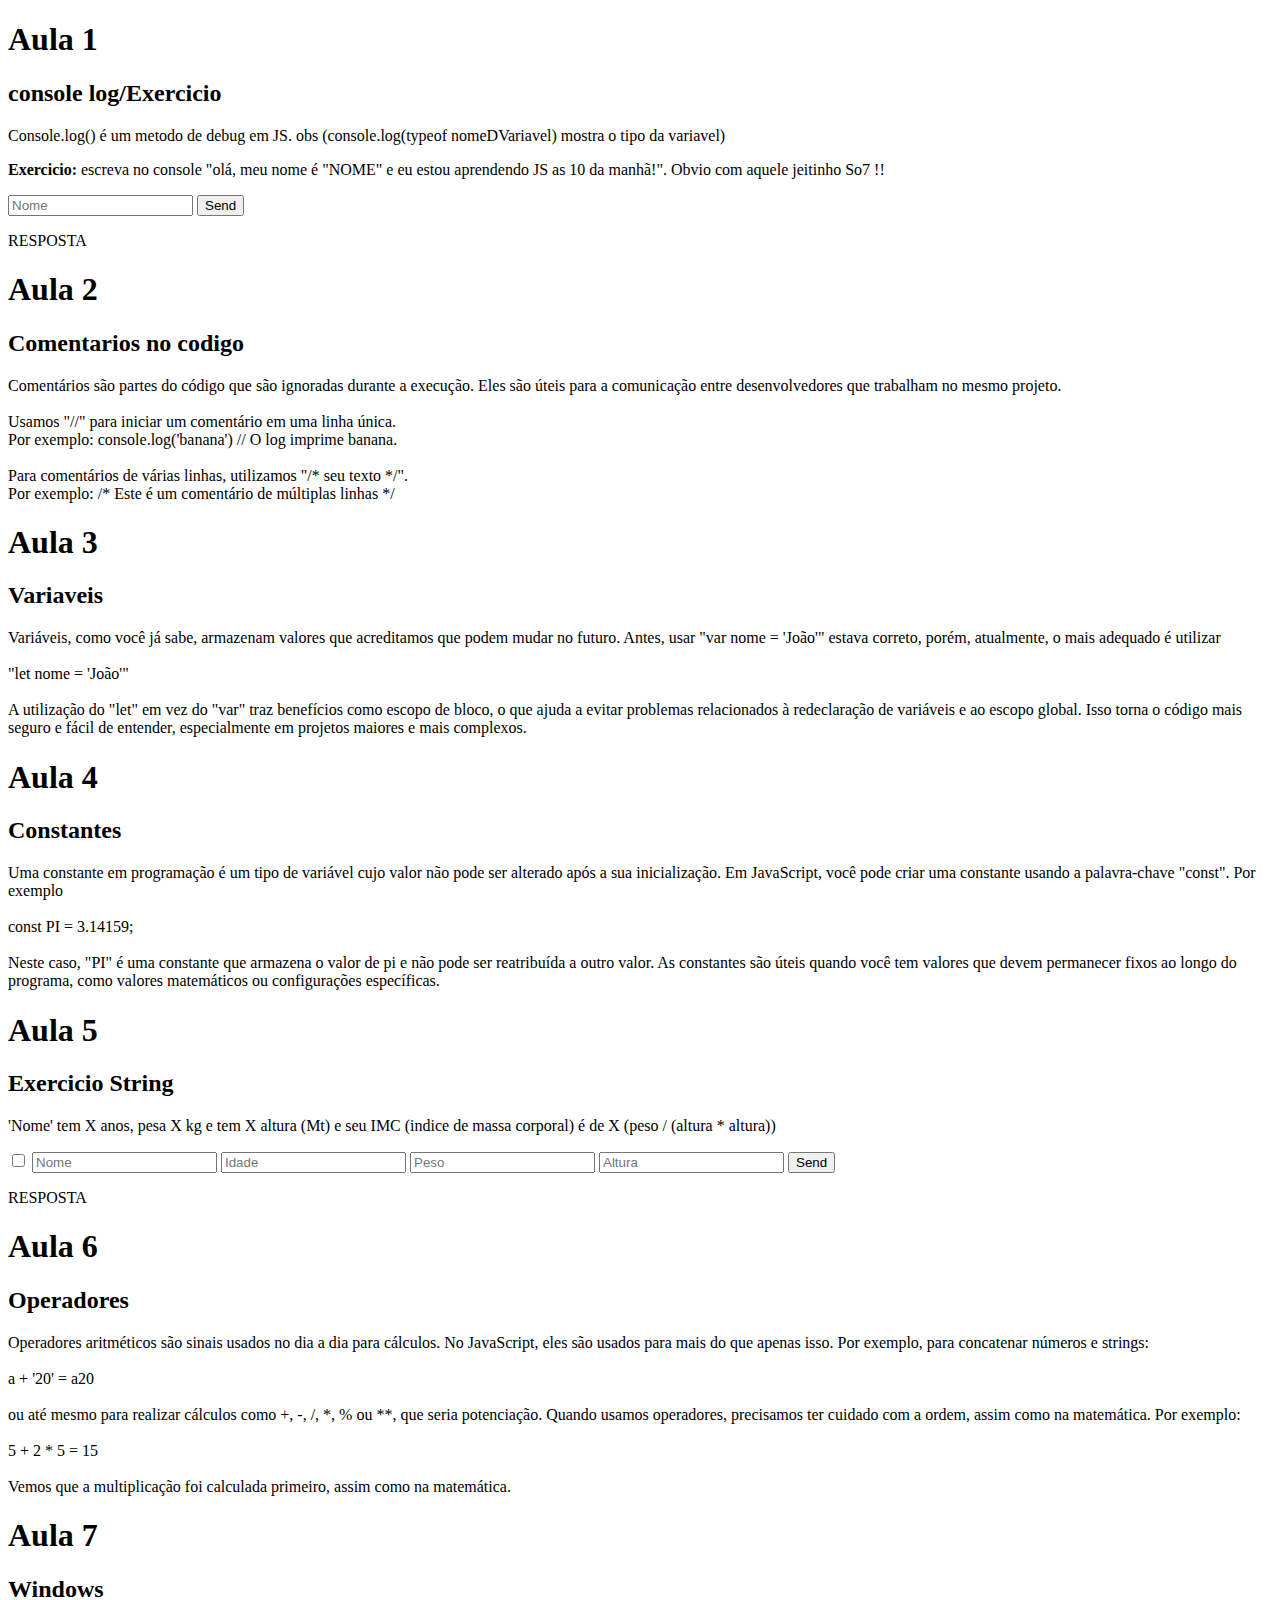
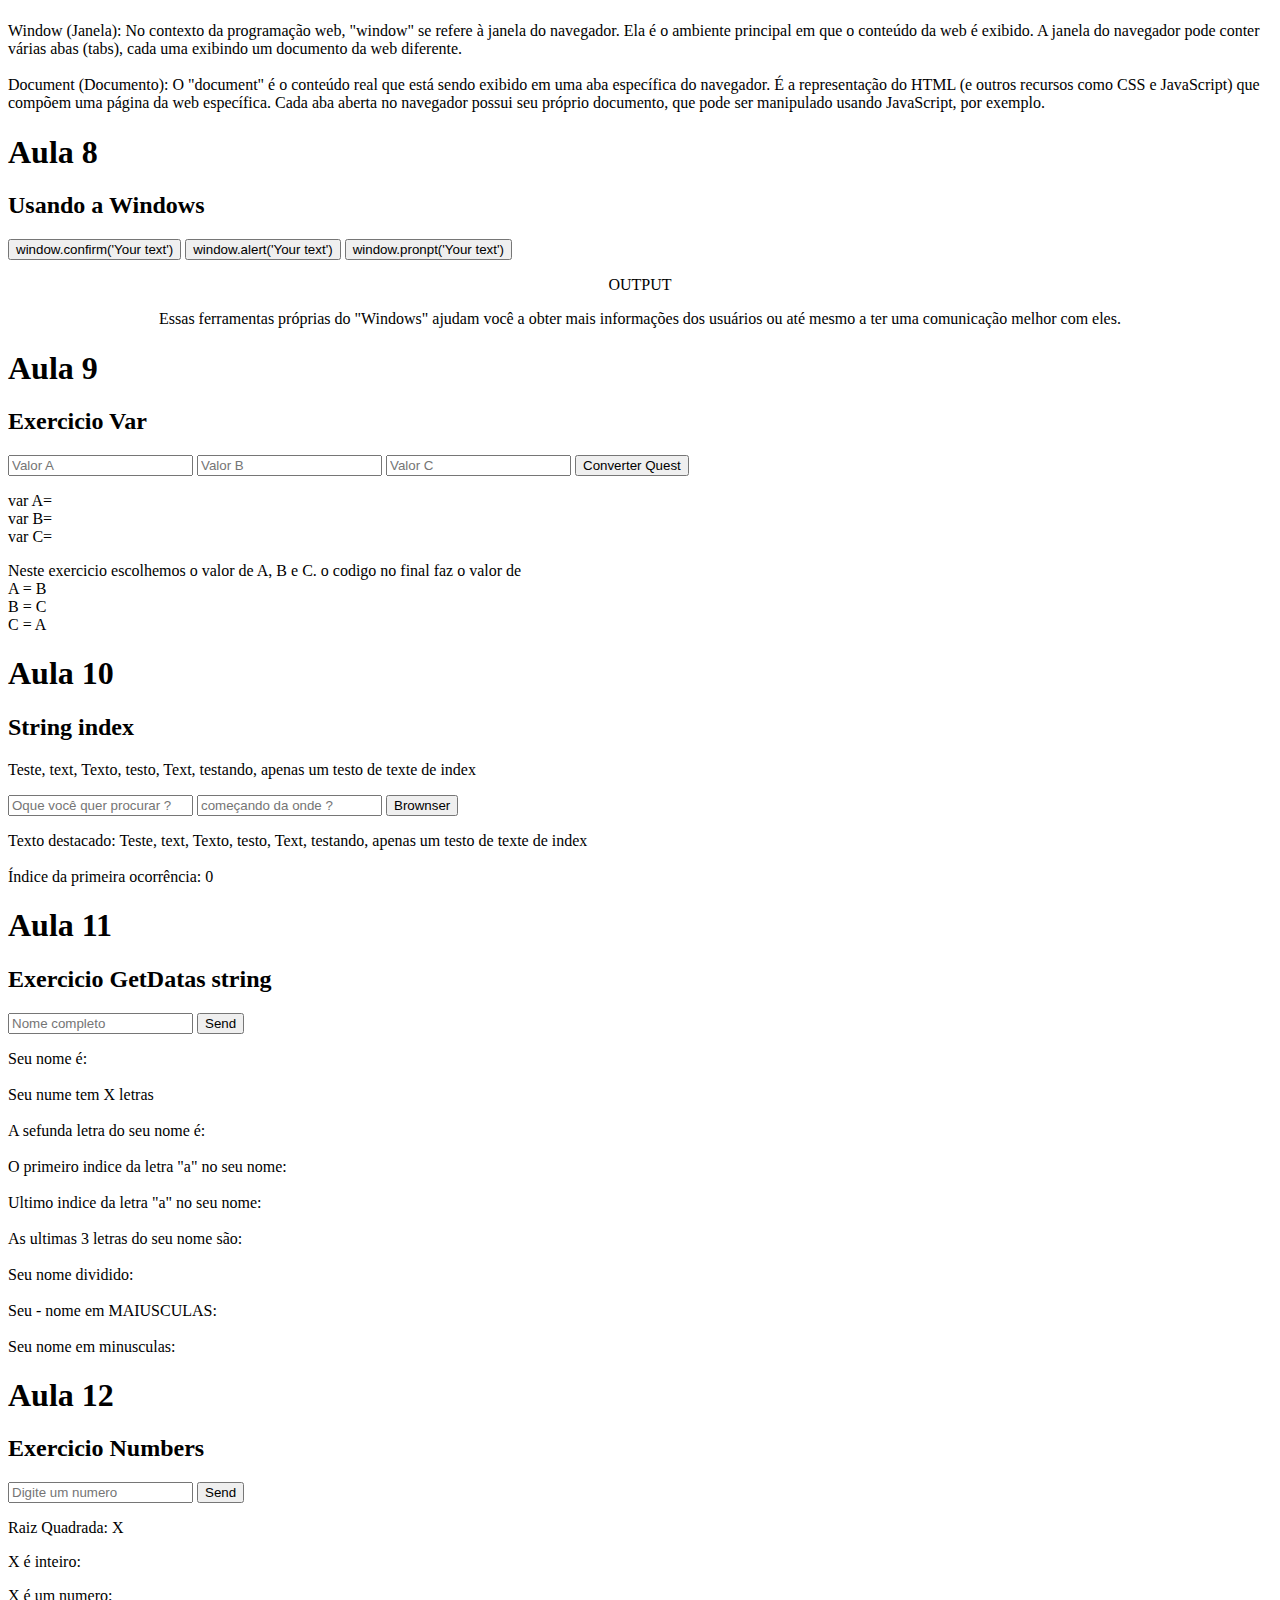
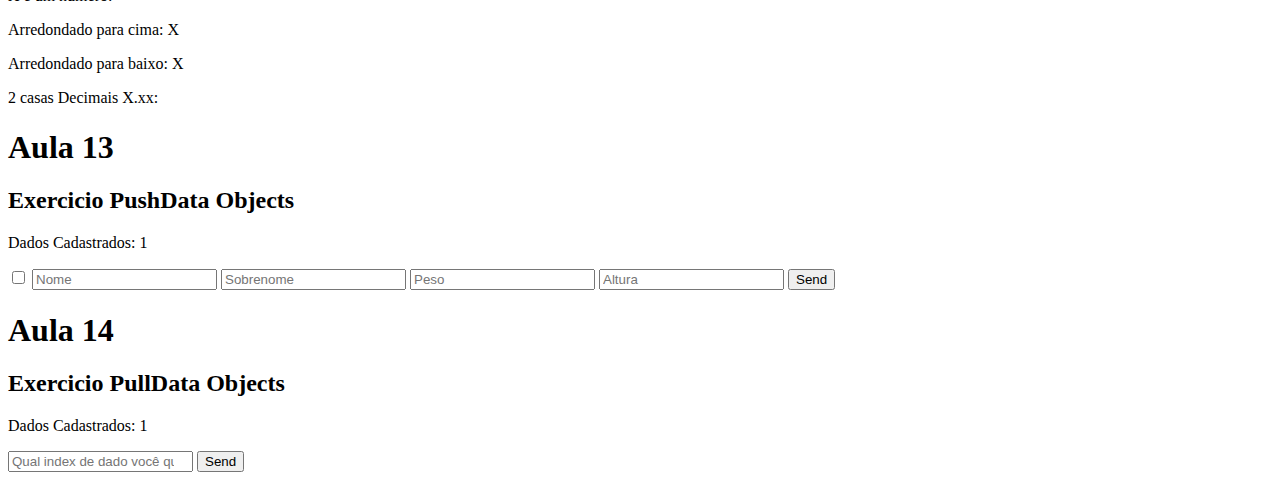
==== curso parte 1/index.html @ e2b1d75c "08/04/2024 13:48" ====
<!DOCTYPE html>
<html lang="pt-BR">

<head>
    <meta charset="UTF-8">
    <meta name="viewport" content="width=device-width, initial-scale=1.0">
    <title>base teste Curso</title>
    <link rel="stylesheet" href="/Z_001/style.css">
</head>

<body>
    <h1 style="text-align: center;"></h1>

    <div class="daddy">
        <div class="aula">
            <h1>Aula 1</h1>
            <h2>console log/Exercicio</h2>

            <p>Console.log() é um metodo de debug em JS. obs (console.log(typeof nomeDVariavel) mostra o tipo da variavel)</p>
            <p><strong>Exercicio:</strong> escreva no console "olá, meu nome é "NOME" e eu estou aprendendo JS as 10 da manhã!". Obvio com aquele jeitinho So7 !!</p>

            <input type="text" id="nome" class="input" placeholder="Nome">
            <button onclick="aula001()" class="bt">Send</button>
            <p id="quest001">RESPOSTA</p>

        </div>

        <div class="aula">
            <h1>Aula 2</h1>
            <h2>Comentarios no codigo</h2>

            <p>Comentários são partes do código que são ignoradas durante a execução. Eles são úteis para a comunicação entre desenvolvedores que trabalham no mesmo projeto.<br><br> Usamos "//" para iniciar um comentário em uma linha única.<br>Por exemplo:
                console.log('banana') // O log imprime banana. <br><br>Para comentários de várias linhas, utilizamos "/* seu texto */". <br>Por exemplo: /* Este é um comentário de múltiplas linhas */
            </p>




        </div>
        <div class="aula">
            <h1>Aula 3</h1>
            <h2>Variaveis</h2>

            <p>Variáveis, como você já sabe, armazenam valores que acreditamos que podem mudar no futuro. Antes, usar "var nome = 'João'" estava correto, porém, atualmente, o mais adequado é utilizar <br><br>"let nome = 'João'"<br><br> A utilização do "let"
                em vez do "var" traz benefícios como escopo de bloco, o que ajuda a evitar problemas relacionados à redeclaração de variáveis e ao escopo global. Isso torna o código mais seguro e fácil de entender, especialmente em projetos maiores e
                mais complexos.
            </p>


        </div>

        <div class="aula">
            <h1>Aula 4</h1>
            <h2>Constantes</h2>

            <p>Uma constante em programação é um tipo de variável cujo valor não pode ser alterado após a sua inicialização. Em JavaScript, você pode criar uma constante usando a palavra-chave "const". Por exemplo<br><br>const PI = 3.14159;<br><br>Neste
                caso, "PI" é uma constante que armazena o valor de pi e não pode ser reatribuída a outro valor. As constantes são úteis quando você tem valores que devem permanecer fixos ao longo do programa, como valores matemáticos ou configurações
                específicas.
            </p>

        </div>


        <div class="aula">
            <h1>Aula 5</h1>
            <h2>Exercicio String</h2>
            <p>'Nome' tem X anos, pesa X kg e tem X altura (Mt) e seu IMC (indice de massa corporal) é de X (peso / (altura * altura))</p>

            <input type="checkbox" id="checkboxAula05">
            <input type="text" placeholder="Nome" class="input" id="aula005Nome">
            <input type="number" placeholder="Idade" class="input" id="aula005Idade">
            <input type="number" placeholder="Peso" class="input" id="aula005Peso">
            <input type="number" placeholder="Altura" class="input" id="aula005Altura">

            <button onclick="aula005()" class="bt">Send</button>

            <p id="aula005">RESPOSTA</p>

        </div>

        <div class="aula">
            <h1>Aula 6 </h1>
            <h2>Operadores</h2>

            <p>Operadores aritméticos são sinais usados no dia a dia para cálculos. No JavaScript, eles são usados para mais do que apenas isso. Por exemplo, para concatenar números e strings: <br><br>a + '20' = a20<br><br>ou até mesmo para realizar cálculos
                como +, -, /, *, % ou **, que seria potenciação. Quando usamos operadores, precisamos ter cuidado com a ordem, assim como na matemática. Por exemplo: <br><br>5 + 2 * 5 = 15<br><br>Vemos que a multiplicação foi calculada primeiro, assim
                como na matemática.
            </p>

        </div>

        <div class="aula">
            <h1>Aula 7 </h1>
            <h2>Windows</h2>

            <p>Window (Janela): No contexto da programação web, "window" se refere à janela do navegador. Ela é o ambiente principal em que o conteúdo da web é exibido. A janela do navegador pode conter várias abas (tabs), cada uma exibindo um documento
                da web diferente. <br><br>Document (Documento): O "document" é o conteúdo real que está sendo exibido em uma aba específica do navegador. É a representação do HTML (e outros recursos como CSS e JavaScript) que compõem uma página da web
                específica. Cada aba aberta no navegador possui seu próprio documento, que pode ser manipulado usando JavaScript, por exemplo.
            </p>

        </div>

        <div class="aula">
            <h1>Aula 8 </h1>
            <h2>Usando a Windows</h2>

            <button onclick="aula007('confirm')" class="bt">window.confirm('Your text')</button>
            <button onclick="aula007('alert')" class="bt">window.alert('Your text')</button>
            <button onclick="aula007('pronpt')" class="bt">window.pronpt('Your text')</button>
            <BR>

            <p id="outputAula007" style="text-align: center;">OUTPUT<br></p>
            <p style="text-align: center;">Essas ferramentas próprias do "Windows" ajudam você a obter mais informações dos usuários ou até mesmo a ter uma comunicação melhor com eles.</p>

        </div>

        <div class="aula">
            <h1>Aula 9</h1>
            <h2>Exercicio Var</h2>


            <input type="text" class="input" placeholder="Valor A" id="aula009A">
            <input type="text" class="input" placeholder="Valor B" id="aula009B">
            <input type="text" class="input" placeholder="Valor C" id="aula009C">

            <button class="bt" onclick="aula009()">Converter Quest</button>

            <p id="textAula009">var A= <br>var B= <br>var C=</p>

            <p>Neste exercicio escolhemos o valor de A, B e C. o codigo no final faz o valor de <br>A = B<br>B = C<br>C = A</p>


        </div>

        <div class="aula">
            <h1>Aula 10</h1>
            <h2>String index</h2>

            <p>Teste, text, Texto, testo, Text, testando, apenas um testo de texte de index</p>

            <input type="text" class="input" placeholder="Oque você quer procurar ?" id="TXTaula010">
            <input type="number" class="input" placeholder="começando da onde ?" id="IndexINIaula010">
            <button class="bt" onclick="aula010()">Brownser</button>
            <p id="quest010">Texto destacado: Teste, text, Texto, testo, Text, testando, apenas um testo de texte de index<br><br>Índice da primeira ocorrência: 0</p>

        </div>

        <div class="aula">
            <h1>Aula 11</h1>
            <h2>Exercicio GetDatas string</h2>


            <input type="text" class="input" placeholder="Nome completo" id="aula011Nome">
            <button class="bt" onclick="aula011()">Send</button>
            <div class="Pflex">

                <p id="TXTaula011" style="text-align: start;">
                    Seu nome é: <br><br>Seu nume tem X letras <br><br>A sefunda letra do seu nome é: <br><br>O primeiro indice da letra "a" no seu nome: <br><br>Ultimo indice da letra "a" no seu nome: <br><br>As ultimas 3 letras do seu nome são:<br><br>                    Seu nome dividido:<br><br>Seu - nome em MAIUSCULAS: <br><br>Seu nome em minusculas: </p>
            </div>





        </div>

        <div class="aula">
            <h1>Aula 12</h1>
            <h2>Exercicio Numbers</h2>

            <input type="number" class="input" placeholder="Digite um numero" id="aula012Nome">
            <button class="bt" onclick="aula012()">Send</button>

            <P id="txtAula012"></P>
        </div>


        <div class="aula">
            <h1>Aula 13</h1>
            <h2>Exercicio PushData Objects</h2>

            <p id="aula013Cache">Dados Cadastrados: 0</p>
            <input type="checkbox" id="checkboxAula013">
            <input type="text" class="input" placeholder="Nome" id="aula013nome">
            <input type="text" class="input" placeholder="Sobrenome" id="aula013sobrenome">
            <input type="number" class="input" placeholder="Peso" id="aula013peso">
            <input type="number" class="input" placeholder="Altura" id="aula013altura">

            <button class="bt" onclick="aula013()">Send</button>





        </div>

        <div class="aula">
            <h1>Aula 14</h1>
            <h2>Exercicio PullData Objects</h2>

            <p id="aula014Cache">Dados Cadastrados: 0</p>
            <input type="number" class="input" placeholder="Qual index de dado você quer pegar?" id="aula014index">
            <button class="bt" onclick="aula014()">Send</button>
            <p id="txtAula014" style="text-align: start;"></p>

        </div>

    </div>
    <script src="/Z_001/main.js"></script>
    <script src="/Z_001/preconfig.js"></script>
</body>

</html>
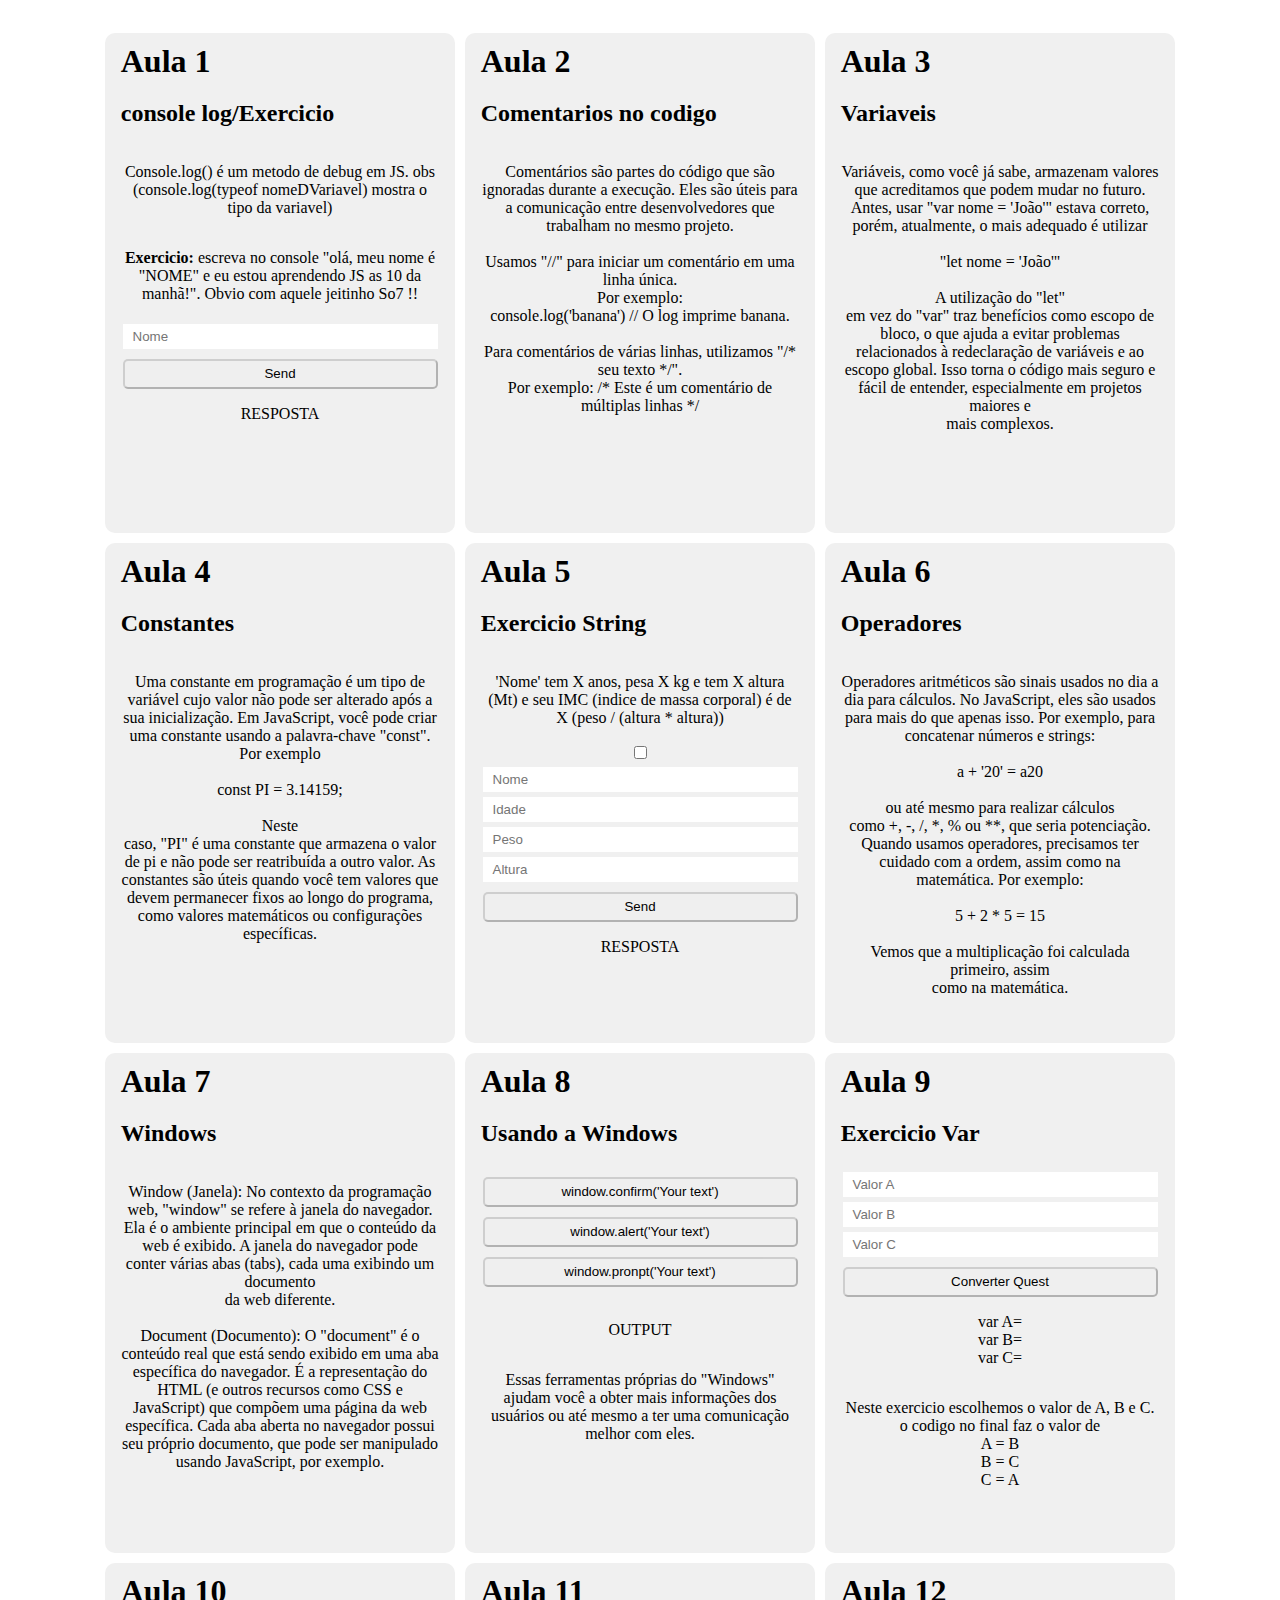
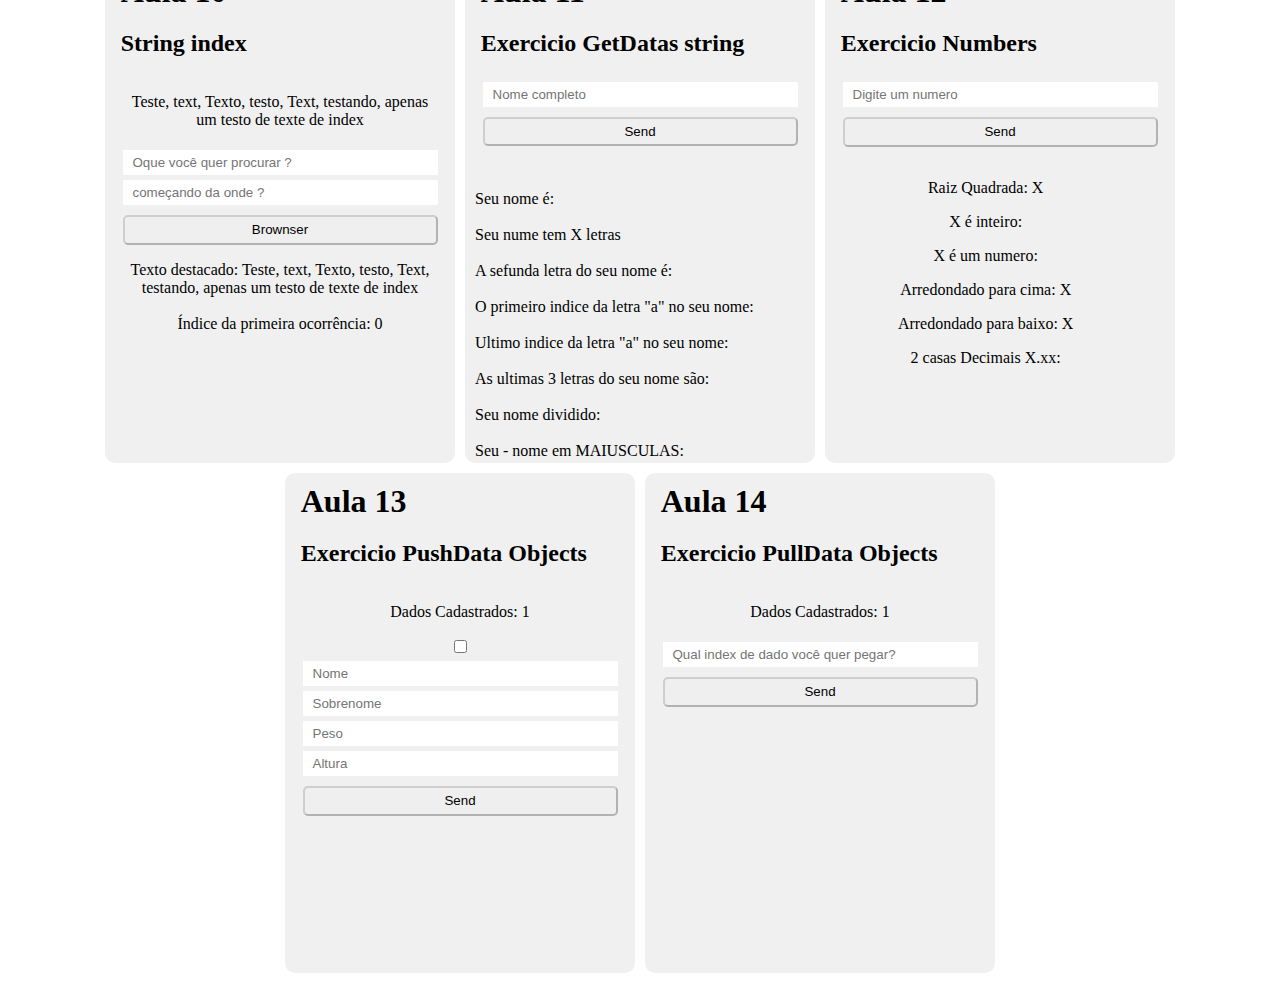
==== commit 838d3d4f: "Updade 08/04/2024 13:54" ====
--- a/curso parte 1/index.html
+++ b/curso parte 1/index.html
@@ -5,7 +5,7 @@
     <meta charset="UTF-8">
     <meta name="viewport" content="width=device-width, initial-scale=1.0">
     <title>base teste Curso</title>
-    <link rel="stylesheet" href="/Z_001/style.css">
+    <link rel="stylesheet" href="/curso parte 1/style.css">
 </head>
 
 <body>
--- a/curso parte 1/style.css
+++ b/curso parte 1/style.css
@@ -0,0 +1,75 @@
+    body {
+        display: flex;
+        margin: 0ppx;
+    }
+    
+    .daddy {
+        display: flex;
+        flex-wrap: wrap;
+        justify-content: center;
+        align-items: flex-start;
+        padding: 20px;
+    }
+    
+    p {
+        text-align: center;
+    }
+    
+    .aula {
+        display: flex;
+        flex-direction: column;
+        background-color: rgb(240, 240, 240);
+        border-radius: 10px;
+        margin: 5px;
+        width: 350px;
+        height: 500px;
+    }
+    
+    .aula p {
+        width: 91%;
+        align-self: center;
+        white-space: pre-line;
+    }
+    
+    .aula h1 {
+        width: 91%;
+        align-self: center;
+        margin: 0px;
+        margin-top: 10px;
+    }
+    
+    .aula h2 {
+        width: 91%;
+        align-self: center;
+    }
+    
+    .input {
+        height: 25px;
+        margin-top: 5px;
+        width: 90%;
+        align-self: center;
+        padding: 0px;
+        border: none;
+        text-indent: 10px;
+    }
+    
+    .bt {
+        width: 90%;
+        height: 30px;
+        margin-top: 10px;
+        border-radius: 5px;
+        border-color: rgba(26, 26, 26, 0.253);
+        align-self: center;
+    }
+    
+    .spanTXT {
+        color: brown;
+    }
+    
+    .Pflex {
+        width: 96%;
+        height: 300px;
+        overflow-y: auto;
+        padding: 10px;
+        border-radius: 5px;
+    }